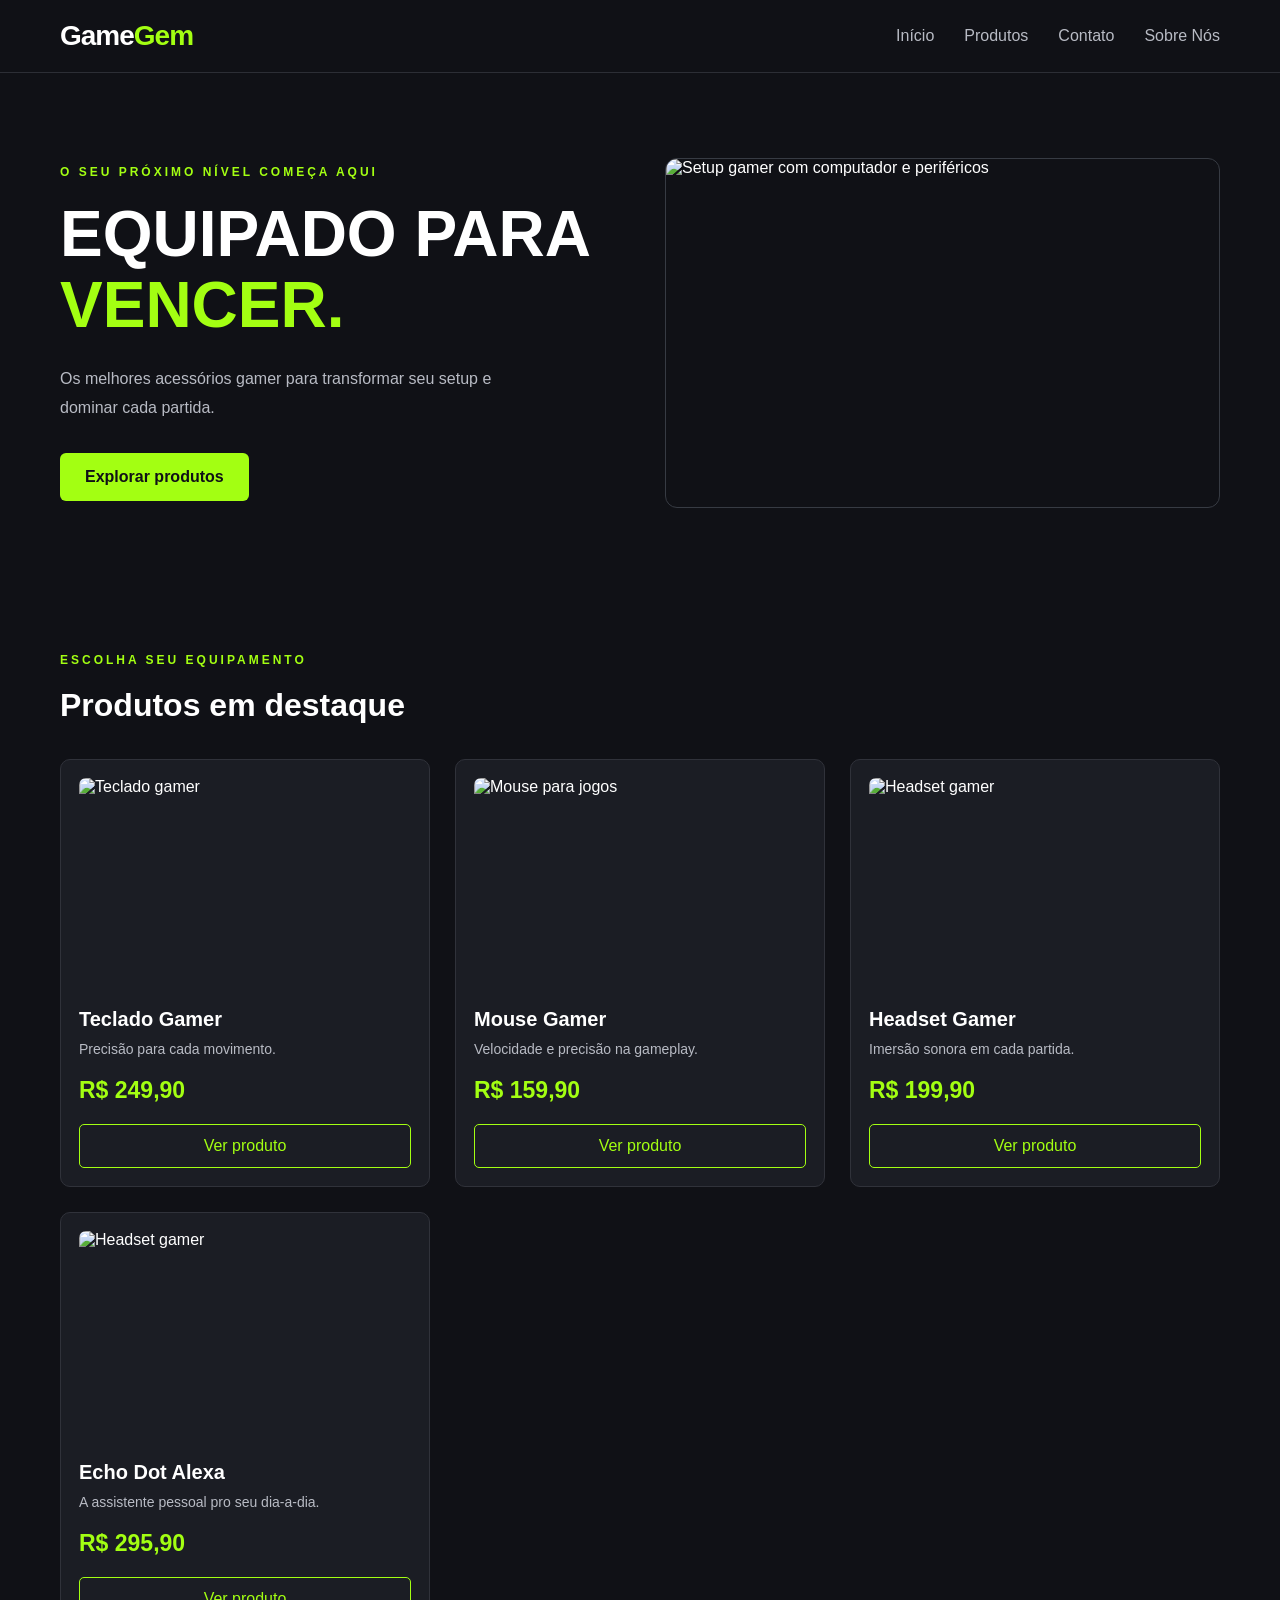
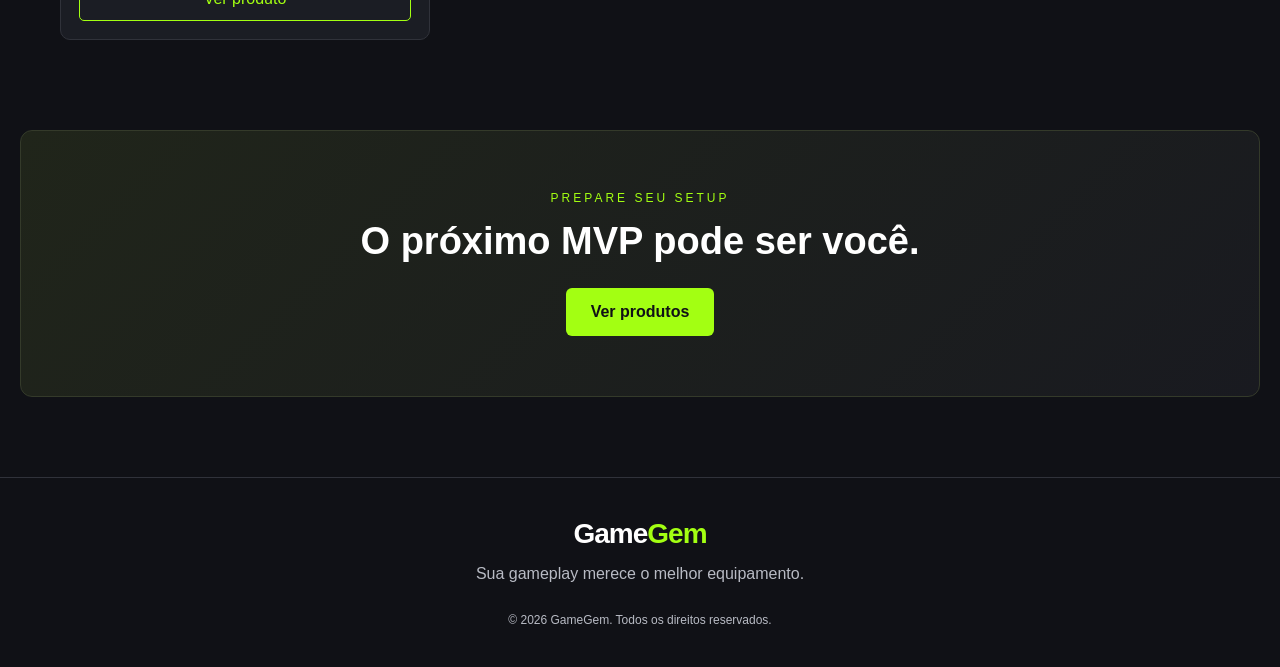
==== index.html @ d793df35 "Add files via upload" ====
<!DOCTYPE html>
<html lang="pt-BR">
<head>
    <meta charset="UTF-8">
    <meta name="viewport" content="width=device-width, initial-scale=1.0">

    <title>GameGem | Loja Gamer</title>
    <link rel="stylesheet" href="style.css">
</head>
<body>

    <header>
        <nav class="navbar">
            <a href="#" class="logo">Game<span>Gem</span></a>

            <ul class="menu">
                <li><a href="#inicio">Início</a></li>
                <li><a href="#produtos">Produtos</a></li>
                <li><a href="/contato.html">Contato</a></li>
                <li><a href="#contato">Sobre Nós</a></li>
            </ul>
        </nav>
    </header>

    <main>
        <section class="hero" id="inicio">
            <div class="hero-texto">
                <p class="subtitulo">O SEU PRÓXIMO NÍVEL COMEÇA AQUI</p>

                <h1>
                    EQUIPADO PARA
                    <span>VENCER.</span>
                </h1>

                <p class="descricao">
                    Os melhores acessórios gamer para transformar
                    seu setup e dominar cada partida.
                </p>

                <a href="#produtos" class="botao">
                    Explorar produtos
                </a>
            </div>

            <div class="hero-imagem">
                <img
                    src="https://images.unsplash.com/photo-1593305841991-05c297ba4575?auto=format&fit=crop&w=1000&q=85"
                    alt="Setup gamer com computador e periféricos"
                >
            </div>
        </section>

        <section class="produtos" id="produtos">
            <div class="secao-titulo">
                <p class="subtitulo">ESCOLHA SEU EQUIPAMENTO</p>
                <h2>Produtos em destaque</h2>
            </div>

            <div class="lista-produtos">

                <article class="produto">
                    <div class="produto-imagem">
                        <img
                            src="https://images.unsplash.com/photo-1618384887929-16ec33fab9ef?auto=format&fit=crop&w=600&q=80"
                            alt="Teclado gamer"
                        >
                    </div>
                    <h3>Teclado Gamer</h3>
                    <p>Precisão para cada movimento.</p>
                    <span class="preco">R$ 249,90</span>
                    <a href="#contato" class="botao-produto">
                        Ver produto
                    </a>
                </article>

                <article class="produto">
                    <div class="produto-imagem">
                        <img
                            src="https://images.unsplash.com/photo-1527814050087-3793815479db?auto=format&fit=crop&w=600&q=80"
                            alt="Mouse para jogos"
                        >
                    </div>
                    <h3>Mouse Gamer</h3>
                    <p>Velocidade e precisão na gameplay.</p>
                    <span class="preco">R$ 159,90</span>
                    <a href="#contato" class="botao-produto">
                        Ver produto
                    </a>
                </article>

                <article class="produto">
                    <div class="produto-imagem">
                        <img
                            src="https://images.unsplash.com/photo-1599669454699-248893623440?auto=format&fit=crop&w=600&q=80"
                            alt="Headset gamer"
                        >
                    </div>
                    <h3>Headset Gamer</h3>
                    <p>Imersão sonora em cada partida.</p>
                    <span class="preco">R$ 199,90</span>
                    <a href="#contato" class="botao-produto">
                        Ver produto
                    </a>
                </article>

                
                <article class="produto">
                    <div class="produto-imagem">
                        <img
                            src="https://images.unsplash.com/photo-1667543239971-7d8a0393b4ea?w=700&auto=format&fit=crop&q=60&ixlib=rb-4.1.0&ixid=NHwxMjA3fDA%3D"
                            alt="Headset gamer"
                        >
                    </div>
                    <h3>Echo Dot Alexa</h3>
                    <p>A assistente pessoal pro seu dia-a-dia.</p>
                    <span class="preco">R$ 295,90</span>
                    <a href="#contato" class="botao-produto">
                        Ver produto
                    </a>
                </article>

            </div>
        </section>

        <section class="banner">
            <p>PREPARE SEU SETUP</p>
            <h2>O próximo MVP pode ser você.</h2>
            <a href="#produtos" class="botao">Ver produtos</a>
        </section>
    </main>

    <footer id="contato">
        <a href="/index.html" class="logo">Game<span>Gem</span></a>
        <p>Sua gameplay merece o melhor equipamento.</p>
        <p class="copyright">© 2026 GameGem. Todos os direitos reservados.</p>
    </footer>

</body>
</html>
---- style.css ----
/* CONFIGURAÇÕES GERAIS */
* {
    margin: 0;
    padding: 0;
    box-sizing: border-box;
}

html {
    scroll-behavior: smooth;
    scroll-padding-top: 90px;
}

body {
    font-family: Arial, Helvetica, sans-serif;
    background-color: #101116;
    color: #ffffff;
}

a {
    text-decoration: none;
    color: inherit;
}

:root { /*Define cores de layout do site */
    --verde: #a3ff12;
    --fundo: #101116;
    --card: #1b1d24;
    --texto: #b8bbc4;
}

/* MENU */
header {
    background-color: #101116;
    border-bottom: 1px solid #2c2e35;
    position: sticky;
    top: 0;
    z-index: 10;
}
.logo:hover{
opacity: 90%;
}

.navbar {
    max-width: 1200px;
    margin: auto;
    padding: 20px;
    display: flex;
    align-items: center;
    justify-content: space-between;
}

.logo {
    font-size: 28px;
    font-weight: 900;
    letter-spacing: -1px;
}

.logo span {
    color: var(--verde);
}

.menu {
    display: flex;
    align-items: center;
    gap: 30px;
    list-style: none;
}

.menu a {
    color: var(--texto);
    transition: 0.3s;
}

.menu a:hover {
    color: var(--verde);
}

/* SEÇÃO PRINCIPAL */
.hero {
    max-width: 1200px;
    min-height: 520px;
    margin: auto;
    padding: 70px 20px;
    display: flex;
    align-items: center;
    justify-content: space-between;
    gap: 50px;
}

.hero-texto {
    flex: 1;
}

.subtitulo {
    color: var(--verde);
    font-size: 12px;
    font-weight: bold;
    letter-spacing: 3px;
    margin-bottom: 20px;
}

.hero h1 {
    font-size: clamp(38px, 5vw, 65px);
    line-height: 1.1;
    margin-bottom: 25px;
}

.hero h1 span {
    display: block;
    color: var(--verde);
}

.descricao {
    color: var(--texto);
    line-height: 1.8;
    max-width: 440px;
    margin-bottom: 30px;
}

.botao {
    display: inline-block;
    background-color: var(--verde);
    color: #101116;
    padding: 15px 25px;
    border-radius: 6px;
    font-weight: bold;
    transition: 0.3s;
}

.botao:hover {
    background-color: #ffffff;
    transform: translateY(-3px);
}

.hero-imagem {
    flex: 1;
    min-width: 0;
}

.hero-imagem img {
    display: block;
    width: 100%;
    height: 350px;
    object-fit: cover;
    border-radius: 12px;
    border: 1px solid #373b43;
}

/* PRODUTOS */
.produtos {
    max-width: 1200px;
    margin: auto;
    padding: 60px 20px 90px;
}

.secao-titulo {
    margin-bottom: 35px;
}

.secao-titulo h2 {
    font-size: 32px;
}

.lista-produtos {
    display: grid;
    grid-template-columns: repeat(3, minmax(0, 1fr));
    gap: 25px;
}

.produto {
    background-color: var(--card);
    border: 1px solid #30323a;
    padding: 18px;
    border-radius: 10px;
    transition: 0.3s;
    min-width: 0;
}

.produto:hover {
    transform: translateY(-7px);
    border-color: var(--verde);
}

.produto-imagem {
    overflow: hidden;
    border-radius: 7px;
    margin-bottom: 20px;
}

.produto-imagem img {
    display: block;
    width: 100%;
    height: 210px;
    object-fit: cover;
    transition: 0.4s;
}

.produto:hover img {
    transform: scale(1.05);
}

.produto h3 {
    font-size: 20px;
    margin-bottom: 10px;
}

.produto p {
    color: var(--texto);
    font-size: 14px;
    margin-bottom: 20px;
}

.preco {
    display: block;
    color: var(--verde);
    font-size: 23px;
    font-weight: bold;
    margin-bottom: 20px;
}

.botao-produto {
    display: block;
    text-align: center;
    padding: 12px;
    border: 1px solid var(--verde);
    border-radius: 5px;
    color: var(--verde);
    transition: 0.3s;
}

.botao-produto:hover {
    background-color: var(--verde);
    color: #101116;
}

/* BANNER */
.banner {
    margin: 0 20px 80px;
    padding: 60px 20px;
    background: linear-gradient(135deg, #20251a, #191a20);
    border: 1px solid #343a2a;
    border-radius: 12px;
    text-align: center;
}

.banner p {
    color: var(--verde);
    letter-spacing: 3px;
    font-size: 12px;
    margin-bottom: 15px;
}

.banner h2 {
    font-size: clamp(24px, 4vw, 38px);
    margin-bottom: 25px;
}

/* RODAPÉ */
footer {
    text-align: center;
    padding: 40px 20px;
    border-top: 1px solid #30323a;
}

footer p {
    color: var(--texto);
    margin-top: 15px;
}

footer .copyright {
    font-size: 12px;
    margin-top: 30px;
}



/* RESPONSIVIDADE */
@media (max-width: 768px) {
    .navbar {
        gap: 20px;
        flex-wrap: wrap;
    }

    .menu {
        gap: 15px;
    }

    .hero {
        flex-direction: column;
        align-items: stretch;
        padding-top: 45px;
        gap: 35px;
    }

    .hero-imagem img {
        height: 280px;
    }

    .lista-produtos {
        grid-template-columns: repeat(2, minmax(0, 1fr));
        gap: 15px;
    }

    .produto-imagem img {
        height: 170px;
    }
}

@media (max-width: 480px) {
    .navbar {
        justify-content: center;
    }

    .menu {
        width: 100%;
        justify-content: center;
        gap: 22px;
    }

    .lista-produtos {
        grid-template-columns: 1fr;
    }

    .produto-imagem img {
        height: 240px;
    }

    .secao-titulo h2 {
        font-size: 27px;
    }
}
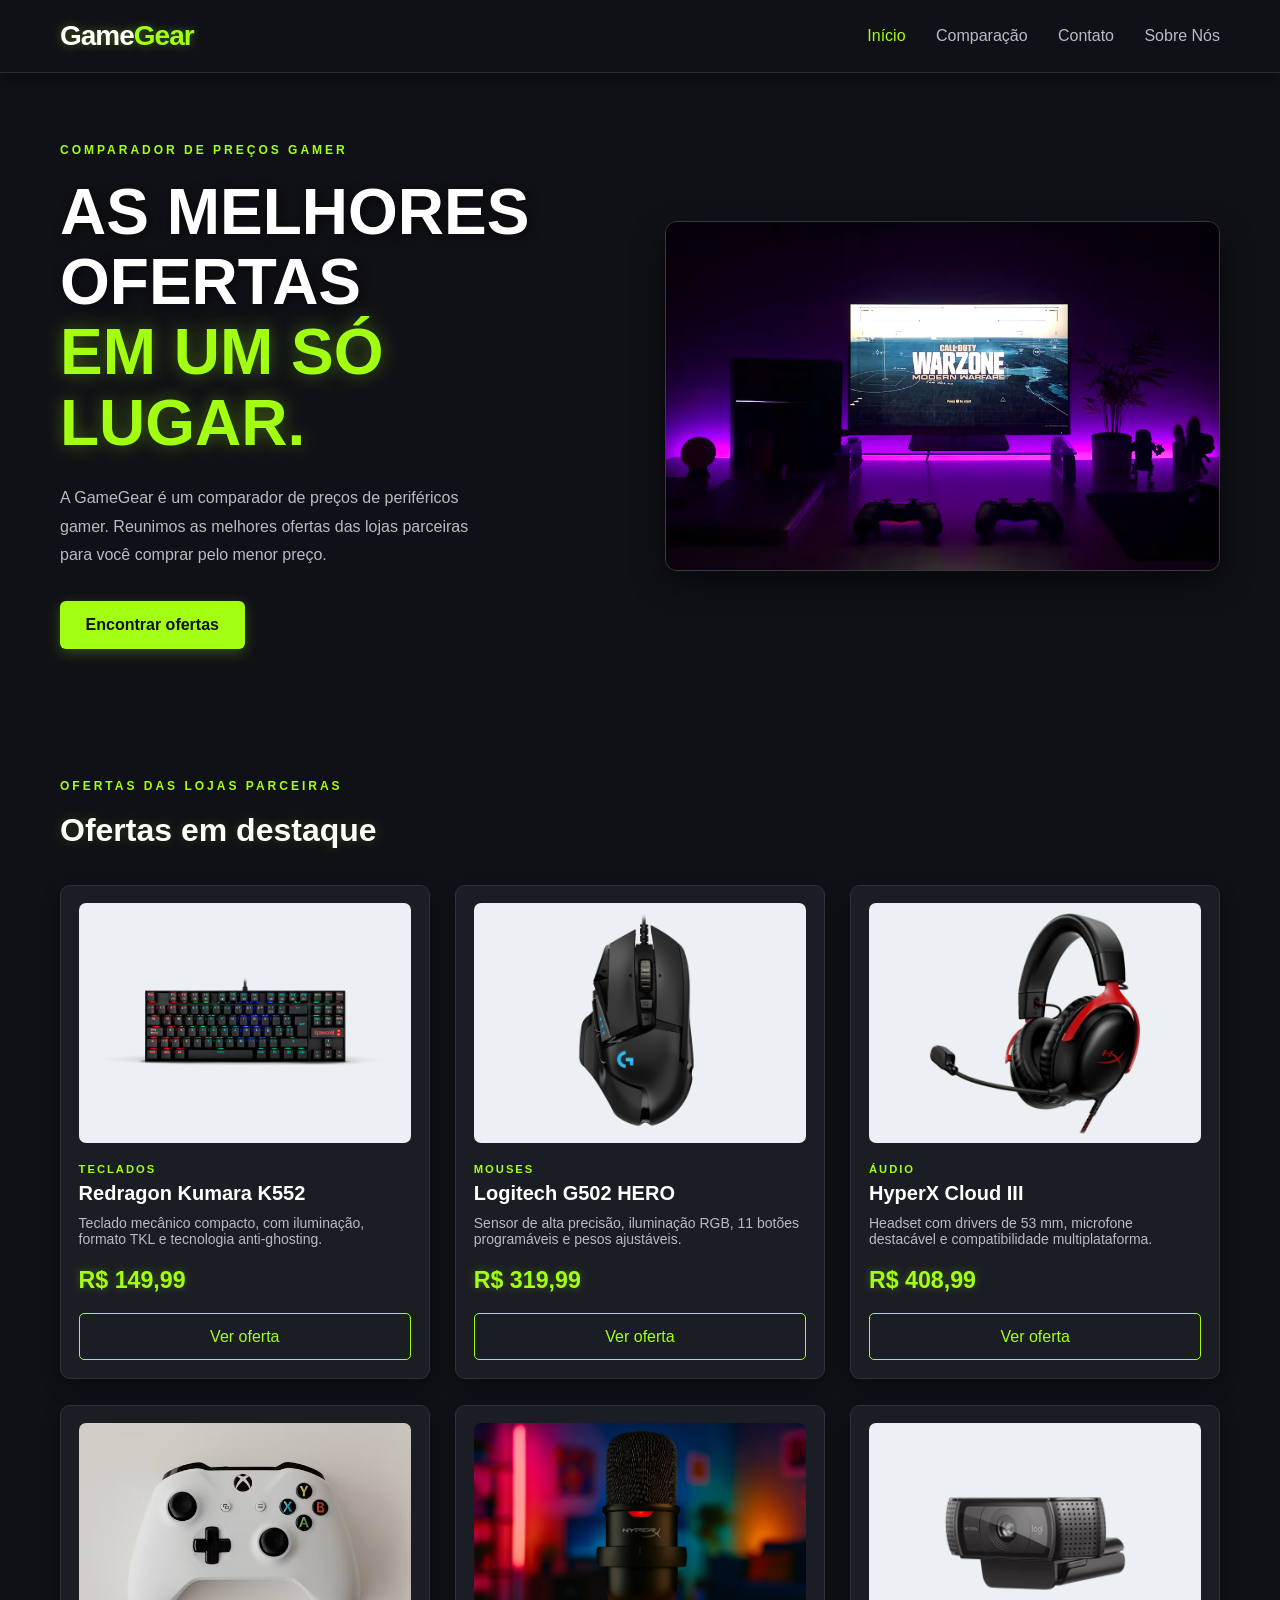
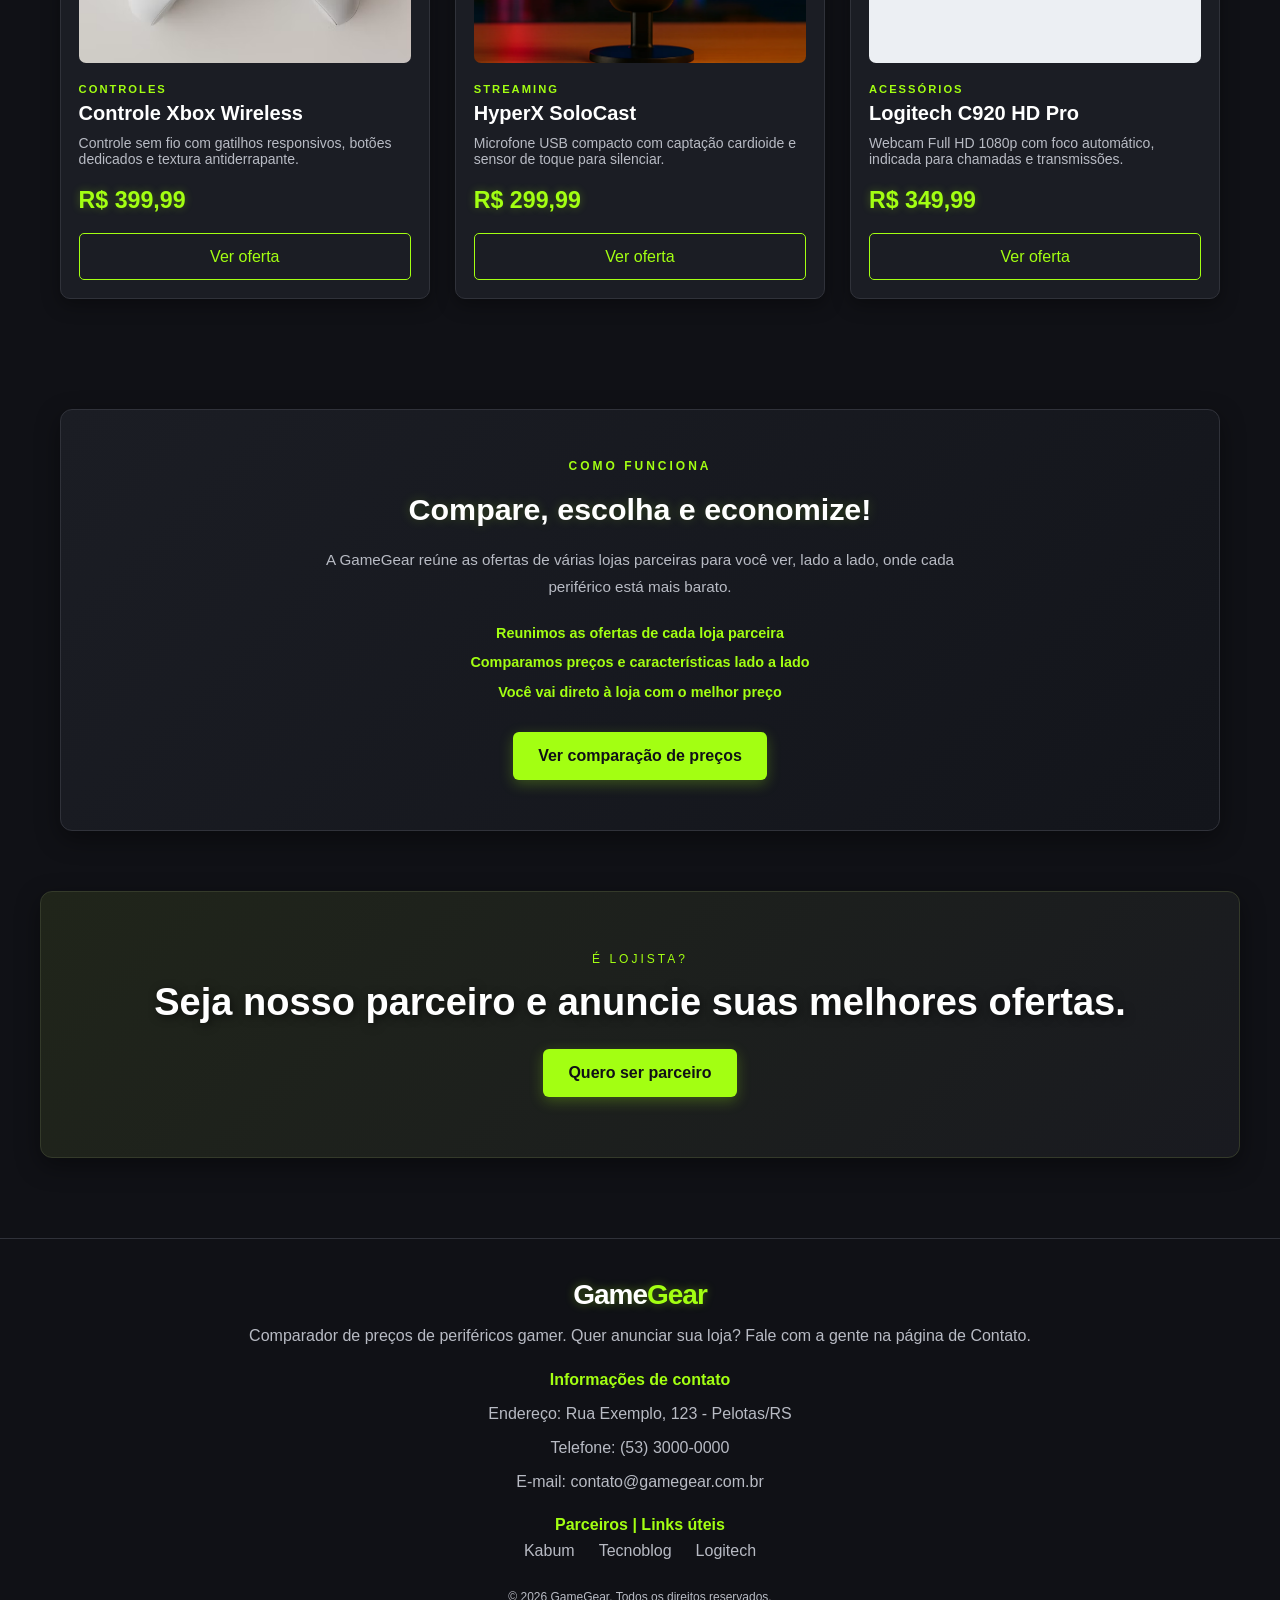
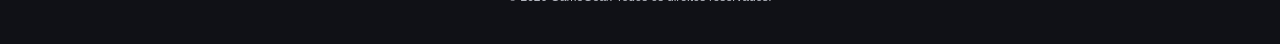
==== commit 31825118: "Add files via upload" ====
--- a/index.html
+++ b/index.html
@@ -1,140 +1,380 @@
-
-<!DOCTYPE html>
-<html lang="pt-BR">
-<head>
-    <meta charset="UTF-8">
-    <meta name="viewport" content="width=device-width, initial-scale=1.0">
-
-    <title>GameGem | Loja Gamer</title>
-    <link rel="stylesheet" href="style.css">
-</head>
-<body>
-
-    <header>
-        <nav class="navbar">
-            <a href="#" class="logo">Game<span>Gem</span></a>
-
-            <ul class="menu">
-                <li><a href="#inicio">Início</a></li>
-                <li><a href="#produtos">Produtos</a></li>
-                <li><a href="/contato.html">Contato</a></li>
-                <li><a href="#contato">Sobre Nós</a></li>
-            </ul>
-        </nav>
-    </header>
-
-    <main>
-        <section class="hero" id="inicio">
-            <div class="hero-texto">
-                <p class="subtitulo">O SEU PRÓXIMO NÍVEL COMEÇA AQUI</p>
-
-                <h1>
-                    EQUIPADO PARA
-                    <span>VENCER.</span>
-                </h1>
-
-                <p class="descricao">
-                    Os melhores acessórios gamer para transformar
-                    seu setup e dominar cada partida.
-                </p>
-
-                <a href="#produtos" class="botao">
-                    Explorar produtos
-                </a>
-            </div>
-
-            <div class="hero-imagem">
-                <img
-                    src="https://images.unsplash.com/photo-1593305841991-05c297ba4575?auto=format&fit=crop&w=1000&q=85"
-                    alt="Setup gamer com computador e periféricos"
-                >
-            </div>
-        </section>
-
-        <section class="produtos" id="produtos">
-            <div class="secao-titulo">
-                <p class="subtitulo">ESCOLHA SEU EQUIPAMENTO</p>
-                <h2>Produtos em destaque</h2>
-            </div>
-
-            <div class="lista-produtos">
-
-                <article class="produto">
-                    <div class="produto-imagem">
-                        <img
-                            src="https://images.unsplash.com/photo-1618384887929-16ec33fab9ef?auto=format&fit=crop&w=600&q=80"
-                            alt="Teclado gamer"
-                        >
-                    </div>
-                    <h3>Teclado Gamer</h3>
-                    <p>Precisão para cada movimento.</p>
-                    <span class="preco">R$ 249,90</span>
-                    <a href="#contato" class="botao-produto">
-                        Ver produto
-                    </a>
-                </article>
-
-                <article class="produto">
-                    <div class="produto-imagem">
-                        <img
-                            src="https://images.unsplash.com/photo-1527814050087-3793815479db?auto=format&fit=crop&w=600&q=80"
-                            alt="Mouse para jogos"
-                        >
-                    </div>
-                    <h3>Mouse Gamer</h3>
-                    <p>Velocidade e precisão na gameplay.</p>
-                    <span class="preco">R$ 159,90</span>
-                    <a href="#contato" class="botao-produto">
-                        Ver produto
-                    </a>
-                </article>
-
-                <article class="produto">
-                    <div class="produto-imagem">
-                        <img
-                            src="https://images.unsplash.com/photo-1599669454699-248893623440?auto=format&fit=crop&w=600&q=80"
-                            alt="Headset gamer"
-                        >
-                    </div>
-                    <h3>Headset Gamer</h3>
-                    <p>Imersão sonora em cada partida.</p>
-                    <span class="preco">R$ 199,90</span>
-                    <a href="#contato" class="botao-produto">
-                        Ver produto
-                    </a>
-                </article>
-
-                
-                <article class="produto">
-                    <div class="produto-imagem">
-                        <img
-                            src="https://images.unsplash.com/photo-1667543239971-7d8a0393b4ea?w=700&auto=format&fit=crop&q=60&ixlib=rb-4.1.0&ixid=NHwxMjA3fDA%3D"
-                            alt="Headset gamer"
-                        >
-                    </div>
-                    <h3>Echo Dot Alexa</h3>
-                    <p>A assistente pessoal pro seu dia-a-dia.</p>
-                    <span class="preco">R$ 295,90</span>
-                    <a href="#contato" class="botao-produto">
-                        Ver produto
-                    </a>
-                </article>
-
-            </div>
-        </section>
-
-        <section class="banner">
-            <p>PREPARE SEU SETUP</p>
-            <h2>O próximo MVP pode ser você.</h2>
-            <a href="#produtos" class="botao">Ver produtos</a>
-        </section>
-    </main>
-
-    <footer id="contato">
-        <a href="/index.html" class="logo">Game<span>Gem</span></a>
-        <p>Sua gameplay merece o melhor equipamento.</p>
-        <p class="copyright">© 2026 GameGem. Todos os direitos reservados.</p>
-    </footer>
-
-</body>
-</html>
+<!DOCTYPE html>
+<html lang="pt-BR">
+
+<head>
+    <meta charset="UTF-8">
+    <meta name="viewport" content="width=device-width, initial-scale=1.0">
+    <meta name="description" content="GameGear é um comparador de preços de periféricos gamer: reunimos as melhores ofertas de cada loja parceira em um só lugar.">
+    <meta name="author" content="Thiago Pucinelli">
+    <meta name="keywords" content="comparador de preços, ofertas, lojas parceiras, periféricos gamer, teclado, mouse, headset, GameGear">
+    <link rel="icon" type="image/svg+xml" href="favicon.svg">
+
+    <title>GameGear | Comparador de Preços e Ofertas Gamer</title>
+    <link rel="stylesheet" href="CSS/estilo.css">
+</head>
+
+<body>
+
+    <!-- Cabeçalho e menu de navegação -->
+    <header>
+        <nav class="navbar">
+            <a href="index.html" class="logo">Game<span>Gear</span></a>
+
+            <ul class="menu">
+                <li><a href="index.html" class="ativo" aria-current="page">Início</a></li>
+                <li><a href="pag2.html">Comparação</a></li>
+                <li><a href="pag4.html">Contato</a></li>
+                <li><a href="pag3.html">Sobre Nós</a></li>
+            </ul>
+        </nav>
+    </header>
+
+    <!-- Conteúdo principal -->
+    <main>
+
+        <!-- Apresentação do site -->
+        <section class="hero" id="inicio">
+
+            <div class="hero-texto">
+                <p class="subtitulo">COMPARADOR DE PREÇOS GAMER</p>
+
+                <h1>
+                    AS MELHORES OFERTAS
+                    <span>EM UM SÓ LUGAR.</span>
+                </h1>
+
+                <p class="descricao">
+                    A GameGear é um comparador de preços de periféricos gamer.
+                    Reunimos as melhores ofertas das lojas parceiras para você
+                    comprar pelo menor preço.
+                </p>
+
+                <a href="#produtos" class="botao">
+                    Encontrar ofertas
+                </a>
+            </div>
+
+            <div class="hero-imagem">
+                <img
+                    src="imagens/warzone.avif"
+                    alt="Setup gamer com monitor e controles sob iluminação roxa">
+            </div>
+
+        </section>
+
+        <!-- Produtos e recomendações -->
+        <section class="produtos" id="produtos">
+
+            <div class="secao-titulo">
+                <p class="subtitulo">OFERTAS DAS LOJAS PARCEIRAS</p>
+                <h2>Ofertas em destaque</h2>
+            </div>
+
+            <div class="lista-produtos">
+
+                <!-- Produto 1: Teclado mecânico -->
+                <article class="produto">
+
+                    <div class="produto-imagem">
+                        <img
+                            src="imagens/KUMARA.png"
+                            alt="Teclado mecânico gamer"
+                            loading="lazy">
+                    </div>
+
+                    <div class="produto-conteudo">
+                        <p class="produto-categoria">TECLADOS</p>
+                        <h3>Redragon Kumara K552</h3>
+
+                        <p>
+                            Teclado mecânico compacto, com iluminação,
+                            formato TKL e tecnologia anti-ghosting.
+                        </p>
+
+                        <div class="produto-rodape">
+                            <span class="preco">R$ 149,99</span>
+
+                            <a
+                                href="https://www.kabum.com.br/produto/93160/teclado-mecanico-gamer-redragon-kumara-anti-ghosting-rgb-switch-outemu-brown-abnt2-preto-pt-k552rgb-1-pt-brown-"
+                                class="botao-produto"
+                                target="_blank"
+                                rel="noopener noreferrer">
+                                Ver oferta
+                            </a>
+                        </div>
+                    </div>
+
+                </article>
+
+                <!-- Produto 2: Mouse gamer -->
+                <article class="produto">
+
+                    <div class="produto-imagem">
+                        <img
+                            src="imagens/g502.png"
+                            alt="Mouse gamer Logitech G502 HERO"
+                            loading="lazy">
+                    </div>
+
+                    <div class="produto-conteudo">
+                        <p class="produto-categoria">MOUSES</p>
+                        <h3>Logitech G502 HERO</h3>
+
+                        <p>
+                            Sensor de alta precisão, iluminação RGB,
+                            11 botões programáveis e pesos ajustáveis.
+                        </p>
+
+                        <div class="produto-rodape">
+                            <span class="preco">R$ 319,99</span>
+
+                            <a
+                                href="https://www.logitechg.com/pt-br/shop/p/g502-hero-gaming-mouse"
+                                class="botao-produto"
+                                target="_blank"
+                                rel="noopener noreferrer">
+                                Ver oferta
+                            </a>
+                        </div>
+                    </div>
+
+                </article>
+
+                <!-- Produto 3: Headset gamer -->
+                <article class="produto">
+
+                    <div class="produto-imagem">
+                        <img
+                            src="imagens/Hyperx1.png"
+                            alt="Headset gamer HyperX preto e vermelho com microfone"
+                            loading="lazy">
+                    </div>
+
+                    <div class="produto-conteudo">
+                        <p class="produto-categoria">ÁUDIO</p>
+                        <h3>HyperX Cloud III</h3>
+
+                        <p>
+                            Headset com drivers de 53 mm, microfone
+                            destacável e compatibilidade multiplataforma.
+                        </p>
+
+                        <div class="produto-rodape">
+                            <span class="preco">R$ 408,99</span>
+
+                            <a
+                                href="https://www.kabum.com.br/produto/467535/headset-gamer-hyperx-cloud-iii-dts-drivers-53mm-usb-pc-ps5-ps4-xbox-series-x-s-xbox-one-nintendo-switch-mobile-preto-e-vermelho-727a9aa"
+                                class="botao-produto"
+                                target="_blank"
+                                rel="noopener noreferrer">
+                                Ver oferta
+                            </a>
+                        </div>
+                    </div>
+
+                </article>
+
+                <!-- Produto 4: Controle de jogos -->
+                <article class="produto">
+
+                    <div class="produto-imagem foto">
+                        <img
+                            src="imagens/controle.avif"
+                            alt="Controle para videogame"
+                            loading="lazy">
+                    </div>
+
+                    <div class="produto-conteudo">
+                        <p class="produto-categoria">CONTROLES</p>
+                        <h3>Controle Xbox Wireless</h3>
+
+                        <p>
+                            Controle sem fio com gatilhos responsivos,
+                            botões dedicados e textura antiderrapante.
+                        </p>
+
+                        <div class="produto-rodape">
+                            <span class="preco">R$ 399,99</span>
+
+                            <a
+                                href="https://www.kabum.com.br/produto/933252/controle-xbox-series-x-s-xbox-one-cor-branco"
+                                class="botao-produto"
+                                target="_blank"
+                                rel="noopener noreferrer">
+                                Ver oferta
+                            </a>
+                        </div>
+                    </div>
+
+                </article>
+
+                <!-- Produto 5: Microfone para streaming -->
+                <article class="produto">
+
+                    <div class="produto-imagem foto">
+                        <img
+                            src="imagens/Mic.webp"
+                            alt="Microfone HyperX SoloCast"
+                            loading="lazy">
+                    </div>
+
+                    <div class="produto-conteudo">
+                        <p class="produto-categoria">STREAMING</p>
+                        <h3>HyperX SoloCast</h3>
+
+                        <p>
+                            Microfone USB compacto com captação
+                            cardioide e sensor de toque para silenciar.
+                        </p>
+
+                        <div class="produto-rodape">
+                            <span class="preco">R$ 299,99</span>
+
+                            <a
+                                href="https://www.kabum.com.br/produto/131919/microfone-hyperx-solocast-podcast-usb-pedestal-ajustavel-compativel-ps4-ps5-mac-e-pc-4p5p8aa"
+                                class="botao-produto"
+                                target="_blank"
+                                rel="noopener noreferrer">
+                                Ver oferta
+                            </a>
+                        </div>
+                    </div>
+
+                </article>
+
+                <!-- Produto 6: Webcam -->
+                <article class="produto">
+
+                    <div class="produto-imagem">
+                        <img
+                            src="imagens/webcam.webp"
+                            alt="Webcam Logitech C920 HD Pro"
+                            loading="lazy">
+                    </div>
+
+                    <div class="produto-conteudo">
+                        <p class="produto-categoria">ACESSÓRIOS</p>
+                        <h3>Logitech C920 HD Pro</h3>
+
+                        <p>
+                            Webcam Full HD 1080p com foco automático,
+                            indicada para chamadas e transmissões.
+                        </p>
+
+                        <div class="produto-rodape">
+                            <span class="preco">R$ 349,99</span>
+
+                            <a
+                                href="https://www.logitech.com/pt-br/products/webcams/c920-pro-hd-webcam.960-000764.html"
+                                class="botao-produto"
+                                target="_blank"
+                                rel="noopener noreferrer">
+                                Ver oferta
+                            </a>
+                        </div>
+                    </div>
+
+                </article>
+
+            </div>
+        </section>
+
+        <!-- Área de recomendações e ofertas -->
+        <aside class="informacoes" id="ofertas">
+
+            <p class="subtitulo">COMO FUNCIONA</p>
+
+            <h2>Compare, escolha e economize!</h2>
+
+            <p class="informacoes-descricao">
+                A GameGear reúne as ofertas de várias lojas parceiras para
+                você ver, lado a lado, onde cada periférico está mais barato.
+            </p>
+
+            <ul class="lista-beneficios">
+                <li>Reunimos as ofertas de cada loja parceira</li>
+                <li>Comparamos preços e características lado a lado</li>
+                <li>Você vai direto à loja com o melhor preço</li>
+            </ul>
+
+            <a href="pag2.html" class="botao">
+                Ver comparação de preços
+            </a>
+
+        </aside>
+
+        <!-- Banner promocional -->
+        <section class="banner">
+
+            <p>É LOJISTA?</p>
+
+            <h2>
+                Seja nosso parceiro e anuncie suas melhores ofertas.
+            </h2>
+
+            <a href="pag4.html" class="botao">
+                Quero ser parceiro
+            </a>
+
+        </section>
+
+    </main>
+
+    <!-- Rodapé -->
+    <footer id="contato">
+
+        <a href="index.html" class="logo">
+            Game<span>Gear</span>
+        </a>
+
+        <p>
+            Comparador de preços de periféricos gamer. Quer anunciar sua loja? Fale com a gente na página de Contato.
+        </p>
+
+        <section class="footer-contato">
+            <h3>Informações de contato</h3>
+
+            <p>Endereço: Rua Exemplo, 123 - Pelotas/RS</p>
+            <p>Telefone: (53) 3000-0000</p>
+
+            <p>
+                E-mail:
+                <a href="mailto:contato@gamegear.com.br">
+                    contato@gamegear.com.br
+                </a>
+            </p>
+        </section>
+
+        <section class="footer-links">
+            <h3>Parceiros | Links úteis</h3>
+
+            <a
+                href="https://www.kabum.com.br/"
+                target="_blank"
+                rel="noopener noreferrer">
+                Kabum
+            </a>
+
+            <a
+                href="https://www.tecnoblog.net/"
+                target="_blank"
+                rel="noopener noreferrer">
+                Tecnoblog
+            </a>
+
+            <a
+                href="https://www.logitech.com/pt-br"
+                target="_blank"
+                rel="noopener noreferrer">
+                Logitech
+            </a>
+        </section>
+
+        <p class="copyright">
+            &copy; 2026 GameGear. Todos os direitos reservados.
+        </p>
+
+    </footer>
+
+</body>
+</html>
--- a/CSS/estilo.css
+++ b/CSS/estilo.css
@@ -0,0 +1,1079 @@
+/* CONFIGURAÇÕES GERAIS */
+* {
+    margin: 0;
+    padding: 0;
+    box-sizing: border-box;
+}
+
+html {
+    scroll-behavior: smooth;
+    scroll-padding-top: 90px;
+}
+
+body {
+    font-family: Arial, Helvetica, sans-serif;
+    background-color: #101116;
+    color: #ffffff;
+    min-width: 320px; /* min-width */
+}
+
+a {
+    text-decoration: none;
+    color: inherit;
+}
+
+:root { /* Define cores padrão de layout do site */
+    --verde: #a3ff12;
+    --fundo: #101116;
+    --card: #1b1d24;
+    --texto: #b8bbc4;
+}
+
+/* MENU */
+
+/* ELEMENTO QUE ACOMPANHA O SCROLL DA PÁGINA:
+   O <header> usa position: sticky + top: 0, então fica fixo no topo
+   da tela enquanto a página rola. O z-index: 10 mantém o menu acima
+   dos demais elementos (cards, imagens, tabela). */
+header {
+    background-color: #101116;
+    border-bottom: 1px solid #2c2e35;
+    position: sticky; /* position */
+    top: 0; /* ELEMENTO QUE ACOMPANHA O SCROLL (header) */
+    z-index: 10; /* z-index */
+    box-shadow: 0 4px 14px rgba(0, 0, 0, 0.45); /* box-shadow */
+}
+
+.logo:hover {
+    opacity: 0.9;
+}
+
+/* Define propriedade pointer mantendo hover verde sempre ativo. */
+.menu a {
+    cursor: pointer;
+}
+
+.menu a:hover,
+.menu a.ativo {
+    color: #a3ff12;
+}
+
+.navbar {
+    max-width: 75em; /* max-width + em */
+    width: 100%; /* % */
+    margin: auto;
+    padding: 1.25em; /* em */
+    display: flex; /* display */
+    align-items: center; /* align-items */
+    justify-content: space-between; /* justify-content */
+}
+
+.logo {
+    font-size: 1.75em;
+    font-weight: 900;
+    letter-spacing: -1px;
+    text-shadow: 0 0 10px rgba(163, 255, 18, 0.35); /* text-shadow */
+}
+
+.logo span {
+    color: var(--verde);
+}
+
+.menu {
+    display: flex; /* display */
+    align-items: center; /* align-items */
+    gap: 1.9em; /* em */
+    list-style: none;
+}
+
+.menu a {
+    color: var(--texto);
+    transition: 0.3s;
+}
+
+.menu a:hover {
+    color: var(--verde);
+}
+
+/* Seletor de 4 níveis (header > .navbar > .menu > a):
+   ao passar o mouse num link do menu, ele fica verde, com brilho e sublinhado. */
+header .navbar .menu a:hover {
+    color: var(--verde);
+    text-shadow: 0 0 8px rgba(163, 255, 18, 0.6); /* text-shadow */
+    border-bottom: 2px solid var(--verde);
+    padding-bottom: 0.2em;
+}
+
+/* 2º seletor de 4 níveis: ao passar o mouse no botão do card, ele brilha e sobe. */
+.produtos .lista-produtos .produto .botao-produto:hover {
+    box-shadow: 0 0 14px rgba(163, 255, 18, 0.55); /* box-shadow */
+    transform: translateY(-2px);
+}
+
+
+/* SEÇÃO PRINCIPAL */
+.hero {
+    max-width: 75em; /* max-width */
+    min-height: 32.5em;
+    margin: auto;
+    padding: 4.4em 1.25em;
+    display: flex; /* display */
+    align-items: center; /* align-items */
+    justify-content: space-between; /* justify-content */
+    gap: 3.1em;
+}
+
+.hero-texto {
+    flex: 1;
+    min-width: 15em; /* min-width */
+}
+
+.subtitulo {
+    color: var(--verde);
+    font-size: 0.75em;
+    font-weight: bold;
+    letter-spacing: 3px;
+    margin-bottom: 1.6em;
+}
+
+.hero h1 {
+    font-size: clamp(38px, 5vw, 65px);
+    line-height: 1.1;
+    margin-bottom: 0.4em;
+    text-shadow: 2px 2px 12px rgba(0, 0, 0, 0.6);
+}
+
+.hero h1 span {
+    display: block;
+    color: var(--verde);
+    text-shadow: 0 0 18px rgba(163, 255, 18, 0.35);
+}
+
+.descricao {
+    color: var(--texto);
+    line-height: 1.8;
+    max-width: 27.5em;
+    margin-bottom: 1.9em;
+}
+
+.botao {
+    display: inline-block;
+    background-color: var(--verde);
+    color: #101116;
+    padding: 0.95em 1.6em;
+    border-radius: 6px; /* border-radius */
+    font-weight: bold;
+    transition: 0.3s;
+    min-width: 8em; /* min-width */
+    text-align: center;
+    box-shadow: 0 4px 14px rgba(163, 255, 18, 0.25); /* box-shadow */
+}
+
+.botao:hover {
+    background-color: #ffffff;
+    transform: translateY(-3px);
+}
+
+.hero-imagem {
+    flex: 1;
+    min-width: 0;
+}
+
+.hero-imagem img {
+    display: block;
+    width: 100%;
+    height: 350px;
+    object-fit: cover;
+    border-radius: 12px;
+    border: 1px solid #373b43;
+    box-shadow: 0 12px 30px rgba(0, 0, 0, 0.5);
+}
+
+/* PRODUTOS */
+.produtos {
+    max-width: 75em; /* max-width */
+    margin: auto;
+    padding: 3.75em 1.25em 5.6em;
+}
+
+.secao-titulo {
+    margin-bottom: 2.2em;
+}
+
+.secao-titulo h2 {
+    font-size: 2em;
+    text-shadow: 0 0 12px rgba(163, 255, 18, 0.2);
+}
+
+.lista-produtos {
+    display: grid; /* display */
+    grid-template-columns: repeat(3, minmax(0, 1fr));
+    gap: 1.6em;
+}
+
+.produto {
+    background-color: var(--card);
+    border: 1px solid #30323a;
+    padding: 1.1em;
+    border-radius: 10px; /* border-radius */
+    transition: 0.3s;
+    min-width: 0; /* min-width */
+    box-shadow: 0 6px 18px rgba(0, 0, 0, 0.35); /* box-shadow */
+}
+
+.produto:hover {
+    transform: translateY(-7px);
+    border-color: var(--verde);
+    box-shadow: 0 12px 28px rgba(163, 255, 18, 0.15);
+}
+
+.produto-imagem {
+    overflow: hidden; /* overflow */
+    border-radius: 7px;
+    margin-bottom: 1.25em;
+    background-color: #eceff3; /* fundo claro: os PNGs dos produtos são transparentes */
+}
+
+.produto-imagem img {
+    display: block;
+    width: 100%;
+    height: 240px;
+    object-fit: contain; /* mostra o produto inteiro */
+    padding: 0.6em;
+    transition: 0.4s;
+}
+
+/* Fotos (controle e microfone) preenchem todo o espaço */
+.produto-imagem.foto img {
+    object-fit: cover;
+    padding: 0;
+}
+
+.produto:hover img {
+    transform: scale(1.30);
+}
+
+.produto h3 {
+    font-size: 1.25em;
+    margin-bottom: 0.5em;
+}
+
+.produto p {
+    color: var(--texto);
+    font-size: 0.875em;
+    margin-bottom: 1.4em;
+}
+
+.preco {
+    display: block;
+    color: var(--verde);
+    font-size: 1.45em;
+    font-weight: bold;
+    margin-bottom: 0.85em;
+    text-shadow: 0 0 8px rgba(163, 255, 18, 0.3);
+}
+
+.botao-produto {
+    display: block;
+    text-align: center;
+    padding: 0.85em;
+    border: 1px solid var(--verde);
+    border-radius: 5px;
+    color: var(--verde);
+    transition: 0.3s;
+}
+
+.botao-produto:hover {
+    background-color: var(--verde);
+    color: #101116;
+}
+
+/* BANNER */
+.banner {
+    max-width: 75em;
+    margin: 0 auto 5em;
+    padding: 3.75em 1.25em;
+    background: linear-gradient(135deg, #20251a, #191a20);
+    border: 1px solid #343a2a;
+    border-radius: 12px;
+    text-align: center;
+    box-shadow: 0 8px 24px rgba(0, 0, 0, 0.4);
+}
+
+.banner p {
+    color: var(--verde);
+    letter-spacing: 3px;
+    font-size: 0.75em;
+    margin-bottom: 1.25em;
+}
+
+.banner h2 {
+    font-size: clamp(24px, 4vw, 38px);
+    margin-bottom: 0.65em;
+    text-shadow: 2px 2px 10px rgba(0, 0, 0, 0.6);
+}
+
+
+/* OFERTAS ESPECIAIS */
+.informacoes {
+    display: flex;
+    flex-direction: column;
+    align-items: center;
+    text-align: center;
+
+    max-width: 72.5em;
+    margin: 1.25em auto 3.75em;
+    padding: 3.1em 1.6em;
+
+    background: linear-gradient(135deg, #1b1d24, #13151b);
+    border: 1px solid #30323a;
+    border-radius: 12px;
+    box-shadow: 0 8px 24px rgba(0, 0, 0, 0.4);
+}
+
+/* Título da área de ofertas */
+.informacoes h2 {
+    font-size: 1.9em;
+    margin-bottom: 0.6em;
+    text-shadow: 0 0 12px rgba(163, 255, 18, 0.2);
+}
+
+/* Texto de apresentação */
+.informacoes-descricao {
+    max-width: 650px;
+    color: var(--texto);
+    font-size: 0.95em;
+    line-height: 1.8;
+    margin-bottom: 1.6em;
+}
+
+/* Lista de benefícios */
+.lista-beneficios {
+    list-style: none;
+    display: flex;
+    flex-direction: column;
+    align-items: center;
+    gap: 0.85em;
+    margin-bottom: 2em;
+}
+
+/* Cada benefício */
+.lista-beneficios li {
+    color: var(--verde);
+    font-size: 0.9em;
+    font-weight: bold;
+}
+
+/* Efeito ao passar o mouse no botão */
+.informacoes .botao {
+    display: inline-block;
+    transition: transform 0.3s ease, opacity 0.3s ease;
+}
+
+.informacoes .botao:hover {
+    transform: translateY(-3px);
+    opacity: 0.9;
+}
+
+/* Ajustes para celulares */
+@media (max-width: 550px) {
+    .informacoes {
+        margin: 1.25em 1em 2.5em;
+        padding: 2.2em 1.25em;
+    }
+
+    .informacoes h2 {
+        font-size: 1.6em;
+    }
+
+    .informacoes-descricao {
+        font-size: 0.9em;
+    }
+}
+
+
+/* RODAPÉ */
+footer {
+    text-align: center;
+    padding: 2.5em 1.25em;
+    border-top: 1px solid #30323a;
+}
+
+footer p {
+    color: var(--texto);
+    margin-top: 1em;
+}
+
+footer .copyright {
+    color: var(--texto);
+    font-size: 0.75em;
+    margin-top: 2.5em;
+}
+
+/* RODAPÉ: contato e links úteis */
+footer .footer-contato,
+footer .footer-links {
+    margin-top: 1.6em;
+}
+
+footer h3 {
+    color: var(--verde);
+    font-size: 1em;
+    margin-bottom: 0.6em;
+}
+
+footer .footer-links {
+    display: flex;
+    flex-wrap: wrap;
+    align-items: center;
+    justify-content: center;
+    gap: 0.5em 1.5em;
+}
+
+footer .footer-links h3 {
+    width: 100%;
+    margin-bottom: 0;
+}
+
+footer .footer-contato a,
+footer .footer-links a {
+    color: var(--texto);
+    transition: 0.3s;
+}
+
+footer .footer-contato a:hover,
+footer .footer-links a:hover {
+    color: var(--verde);
+}
+
+/* Categoria do produto (card) */
+.produto .produto-categoria {
+    color: var(--verde);
+    font-size: 0.7em;
+    font-weight: bold;
+    letter-spacing: 2px;
+    margin-bottom: 0.6em;
+}
+
+
+/* Responsividade */
+@media (max-width: 768px) {
+    .navbar {
+        gap: 1.25em;
+        flex-wrap: wrap;
+    }
+
+    .menu {
+        gap: 1em;
+    }
+
+    .hero {
+        flex-direction: column;
+        align-items: stretch;
+        padding-top: 2.8em;
+        gap: 2.2em;
+    }
+
+    .hero-imagem img {
+        height: 280px;
+    }
+
+    .lista-produtos {
+        grid-template-columns: repeat(2, minmax(0, 1fr));
+        gap: 1em;
+    }
+
+    .produto-imagem img {
+        height: 170px;
+    }
+}
+
+@media (max-width: 480px) {
+    .navbar {
+        justify-content: center;
+    }
+
+    .menu {
+        width: 100%;
+        justify-content: center;
+        gap: 1.4em;
+    }
+
+    .lista-produtos {
+        grid-template-columns: 1fr;
+    }
+
+    .produto-imagem img {
+        height: 240px;
+    }
+
+    .secao-titulo h2 {
+        font-size: 1.7em;
+    }
+}
+
+
+/* ---------------- Comparação ---------------- */
+
+/* PÁGINA DE COMPARAÇÃO */
+.pagina-tabela {
+    max-width: 75em;
+    margin: auto;
+    padding: 3.75em 1.25em 5em;
+}
+
+/* Apresentação da página */
+.introducao-tabela {
+    text-align: center;
+    margin-bottom: 2.5em;
+}
+
+.introducao-tabela h1 {
+    font-size: 2.25em;
+    margin-bottom: 0.4em;
+    text-shadow: 0 0 14px rgba(163, 255, 18, 0.25);
+}
+
+.introducao-tabela > p:last-child {
+    color: var(--texto);
+    line-height: 1.7;
+}
+
+/* Área externa da tabela */
+.secao-tabela {
+    width: 100%;
+}
+
+.tabela-container {
+    overflow-x: auto; /* overflow */
+    border: 1px solid #30323a;
+    border-radius: 10px;
+    box-shadow: 0 8px 24px rgba(0, 0, 0, 0.4);
+}
+
+/* Estrutura da tabela */
+.tabela-produtos {
+    width: 100%;
+    min-width: 37.5em;
+    border-collapse: collapse;
+    text-align: left;
+    background-color: var(--card);
+}
+
+/* Legenda */
+.tabela-produtos caption {
+    padding: 1.1em;
+    color: var(--verde);
+    font-size: 1.1em;
+    font-weight: bold;
+    text-align: left;
+}
+
+/* Cabeçalho */
+.tabela-produtos thead {
+    background-color: var(--verde);
+    color: #101116;
+}
+
+.tabela-produtos th,
+.tabela-produtos td {
+    padding: 1.1em 1em;
+    border: 1px solid #30323a;
+}
+
+/* Cabeçalhos das colunas */
+.tabela-produtos thead th {
+    font-size: 0.875em;
+    font-weight: bold;
+}
+
+/* Células do corpo */
+.tabela-produtos tbody th {
+    color: var(--verde);
+    text-align: left;
+}
+
+.tabela-produtos tbody td {
+    color: var(--texto);
+    font-size: 0.875em;
+}
+
+/* Linhas alternadas */
+.tabela-produtos tbody tr:nth-child(even) {
+    background-color: #20232b;
+}
+
+/* Efeito ao passar o cursor */
+.tabela-produtos tbody tr:hover {
+    background-color: #343a2b;
+    transition: background-color 0.2s ease;
+}
+
+.tabela-produtos tbody tr:hover td,
+.tabela-produtos tbody tr:hover th {
+    color: var(--verde);
+}
+
+/* Rodapé da tabela */
+.tabela-produtos tfoot {
+    background-color: #15171d;
+}
+
+.tabela-produtos tfoot td {
+    color: var(--texto);
+    font-size: 0.8em;
+    text-align: center;
+    line-height: 1.6;
+}
+
+/* Botão de retorno */
+.voltar-inicio {
+    text-align: center;
+    margin-top: 2.2em;
+}
+
+/* Ajustes para telas menores */
+@media (max-width: 700px) {
+    .introducao-tabela h1 {
+        font-size: 1.75em;
+    }
+
+    .tabela-produtos th,
+    .tabela-produtos td {
+        padding: 0.75em;
+        white-space: nowrap;
+    }
+
+    .tabela-produtos caption {
+        font-size: 1em;
+    }
+}
+
+
+/* ------------------------- SOBRE ------------------*/
+
+.sobre-container {
+    max-width: 68.75em;
+    min-width: 280px;
+    width: 90%; /* % */
+    margin: 4.4em auto;
+}
+
+/* Introdução */
+
+.sobre-intro {
+    text-align: center;
+    margin-bottom: 3.4em;
+}
+
+.sobre-intro h1 {
+    font-size: clamp(2rem, 4vw, 2.8rem);
+    font-weight: 800;
+    letter-spacing: -1px;
+    margin-bottom: 0.7em;
+    text-shadow: 2px 2px 12px rgba(0, 0, 0, 0.6);
+}
+
+.sobre-intro h1 span {
+    color: #39ff14;
+    text-shadow: 0 0 16px rgba(57, 255, 20, 0.4);
+}
+
+.sobre-intro p {
+    max-width: 45em;
+    margin: 0 auto;
+    color: #b8b8b8;
+    font-size: 1.05rem;
+    line-height: 1.8;
+}
+
+/* Título da lista */
+
+.titulo-lista {
+    font-size: 1.7rem;
+    font-weight: 700;
+    margin-bottom: 0.7em;
+}
+
+.descricao-lista {
+    color: #a5abb4;
+    line-height: 1.7;
+    margin-bottom: 1.75em;
+}
+
+/* Lista de periféricos */
+
+.lista-perifericos {
+    list-style: none;
+    display: grid;
+    grid-template-columns: repeat(2, minmax(0, 1fr));
+    gap: 1.25em;
+    padding: 0;
+    margin: 0;
+}
+
+.lista-perifericos li {
+    display: flex;
+    align-items: center;
+    gap: 1.1em;
+    min-height: 7.2em;
+    padding: 1.5em;
+    background: linear-gradient(145deg, #191e25, #12161b);
+    border: 1px solid #2b323c;
+    border-radius: 14px;
+    box-shadow: 0 6px 16px rgba(0, 0, 0, 0.3);
+    transition:
+        transform 0.25s ease,
+        border-color 0.25s ease,
+        background-color 0.25s ease,
+        box-shadow 0.25s ease;
+}
+
+/* Imagem usada como marcador */
+
+.lista-perifericos li::before {
+    content: "";
+    display: block;
+    flex: 0 0 38px;
+    width: 38px;
+    height: 38px;
+    background-image: url("../imagens/icone.png");
+    background-size: contain;
+    background-repeat: no-repeat;
+    background-position: center;
+}
+
+/* Efeito ao passar o cursor */
+
+.lista-perifericos li:hover {
+    transform: translateY(-5px);
+    border-color: #39ff14;
+    background: linear-gradient(145deg, #202a22, #151b17);
+    box-shadow: 0 10px 28px rgba(57, 255, 20, 0.08);
+}
+
+/* Conteúdo dos cards */
+
+.texto-periferico {
+    min-width: 0;
+}
+
+.texto-periferico h3 {
+    color: #f2f4f7;
+    font-size: 1.08rem;
+    font-weight: 700;
+    margin: 0 0 0.5em;
+    transition: color 0.25s ease;
+}
+
+.lista-perifericos li:hover .texto-periferico h3 {
+    color: #39ff14;
+    text-shadow: 0 0 8px rgba(57, 255, 20, 0.35);
+}
+
+.texto-periferico p {
+    color: #a5abb4;
+    font-size: 0.92rem;
+    line-height: 1.65;
+    margin: 0;
+}
+
+/* Acessibilidade: reduz animações */
+
+@media (prefers-reduced-motion: reduce) {
+    .lista-perifericos li,
+    .texto-periferico h3 {
+        transition: none;
+    }
+
+    .lista-perifericos li:hover {
+        transform: none;
+    }
+}
+
+/* Responsividade */
+
+@media (max-width: 768px) {
+    .sobre-container {
+        margin: 3.1em auto;
+    }
+
+    .sobre-intro {
+        margin-bottom: 2.5em;
+    }
+
+    .lista-perifericos {
+        gap: 1em;
+    }
+
+    .lista-perifericos li {
+        padding: 1.25em;
+        gap: 0.9em;
+    }
+}
+
+@media (max-width: 600px) {
+    .sobre-container {
+        width: 92%;
+        margin: 2.5em auto;
+    }
+
+    .sobre-intro h1 {
+        letter-spacing: -0.5px;
+    }
+
+    .sobre-intro p {
+        font-size: 0.98rem;
+    }
+
+    .titulo-lista {
+        font-size: 1.4rem;
+    }
+
+    .lista-perifericos {
+        grid-template-columns: 1fr;
+        gap: 0.9em;
+    }
+
+    .lista-perifericos li {
+        min-height: 6.2em;
+        padding: 1.1em;
+    }
+
+    .lista-perifericos li::before {
+        flex-basis: 32px;
+        width: 32px;
+        height: 32px;
+    }
+}
+
+/*------------------------- Contato ------------------ */
+
+.contato-container {
+    width: 90%;
+    max-width: 53em;
+    min-width: 280px;
+    margin: 3.75em auto;
+}
+
+/* Introdução */
+
+.contato-intro {
+    text-align: center;
+    margin-bottom: 2.5em;
+}
+
+.contato-intro h1 {
+    font-size: clamp(2rem, 5vw, 2.8rem);
+    margin-bottom: 0.5em;
+    text-shadow: 2px 2px 12px rgba(0, 0, 0, 0.6);
+}
+
+.contato-intro h1 span {
+    color: #39ff14;
+    text-shadow: 0 0 16px rgba(57, 255, 20, 0.4);
+}
+
+.contato-intro p {
+    color: #b8b8b8;
+    line-height: 1.8;
+}
+
+/* Caixa do formulário */
+
+.formulario-container {
+    background-color: #15191e;
+    border: 1px solid #303640;
+    border-radius: 16px;
+    padding: 2.2em;
+    box-shadow: 0 10px 28px rgba(0, 0, 0, 0.45);
+}
+
+.formulario-container h2 {
+    font-size: 1.6rem;
+    margin-bottom: 0.4em;
+}
+
+.formulario-descricao {
+    color: #a5abb4;
+    margin-bottom: 1.9em;
+    line-height: 1.6;
+}
+
+/* Campos */
+
+.campo {
+    display: flex;
+    flex-direction: column;
+    gap: 0.6em;
+    margin-bottom: 1.45em;
+    min-width: 0;
+}
+
+.campo > label,
+.campo legend {
+    color: #f2f4f7;
+    font-size: 0.95rem;
+    font-weight: 600;
+}
+
+.campo input[type="text"],
+.campo input[type="email"],
+.campo select,
+.campo textarea {
+    width: 100%;
+    box-sizing: border-box;
+    padding: 0.85em 1em;
+    background-color: #0f1216;
+    color: #f2f4f7;
+    border: 1px solid #343b46;
+    border-radius: 8px;
+    font-family: inherit;
+    font-size: 0.95rem;
+    outline: none;
+    transition: border-color 0.25s, box-shadow 0.25s;
+}
+
+/* Texto de orientação */
+
+.campo input::placeholder,
+.campo textarea::placeholder {
+    color: #7f8792;
+}
+
+/* Destaque ao selecionar um campo */
+
+.campo input[type="text"]:focus,
+.campo input[type="email"]:focus,
+.campo select:focus,
+.campo textarea:focus {
+    border-color: #39ff14;
+    box-shadow: 0 0 0 3px rgba(57, 255, 20, 0.10);
+}
+
+/* Área de mensagem */
+
+.campo textarea {
+    resize: vertical;
+    min-height: 8em;
+    line-height: 1.6;
+}
+
+/* Opções de avaliação */
+
+.grupo-radio {
+    border: 1px solid #343b46;
+    border-radius: 10px;
+    padding: 1.1em;
+}
+
+.grupo-radio legend {
+    padding: 0 0.5em;
+}
+
+.opcao {
+    display: flex;
+    flex-direction: row;
+    align-items: center;
+    gap: 0.65em;
+    color: #c4c9d1;
+    font-size: 0.93rem;
+    line-height: 1.6;
+    cursor: pointer;
+}
+
+.grupo-radio .opcao {
+    margin-top: 0.5em;
+}
+
+.opcao input {
+    width: 17px;
+    height: 17px;
+    margin: 0;
+    flex-shrink: 0;
+    accent-color: #39ff14;
+    cursor: pointer;
+}
+
+/* Checkbox */
+
+.grupo-checkbox {
+    margin-top: 0.3em;
+}
+
+.grupo-checkbox .opcao {
+    align-items: flex-start;
+}
+
+/* Botões */
+
+.botoes-formulario {
+    display: flex;
+    flex-wrap: wrap;
+    gap: 0.9em;
+    margin-top: 1.9em;
+}
+
+.botoes-formulario button {
+    padding: 0.85em 1.4em;
+    min-width: 8em;
+    border-radius: 8px;
+    font-family: inherit;
+    font-size: 0.95rem;
+    font-weight: 700;
+    cursor: pointer;
+    transition: 0.25s ease;
+}
+
+.botao-enviar {
+    background-color: #39ff14;
+    color: #101410;
+    border: 1px solid #39ff14;
+    box-shadow: 0 4px 14px rgba(57, 255, 20, 0.25);
+}
+
+.botao-enviar:hover {
+    background-color: #2cdb0c;
+    border-color: #2cdb0c;
+    transform: translateY(-2px);
+}
+
+.botao-limpar {
+    background-color: transparent;
+    color: #e0e4e9;
+    border: 1px solid #454d59;
+}
+
+.botao-limpar:hover {
+    background-color: #252b33;
+    border-color: #707987;
+}
+
+/* Acessibilidade por teclado */
+
+.botoes-formulario button:focus-visible,
+.opcao input:focus-visible {
+    outline: 2px solid #39ff14;
+    outline-offset: 3px;
+}
+
+/* Responsividade */
+
+@media (max-width: 600px) {
+    .contato-container {
+        width: 92%;
+        margin: 2.5em auto;
+    }
+
+    .formulario-container {
+        padding: 1.4em 1.1em;
+    }
+
+    .botoes-formulario {
+        flex-direction: column;
+    }
+
+    .botoes-formulario button {
+        width: 100%;
+    }
+}
